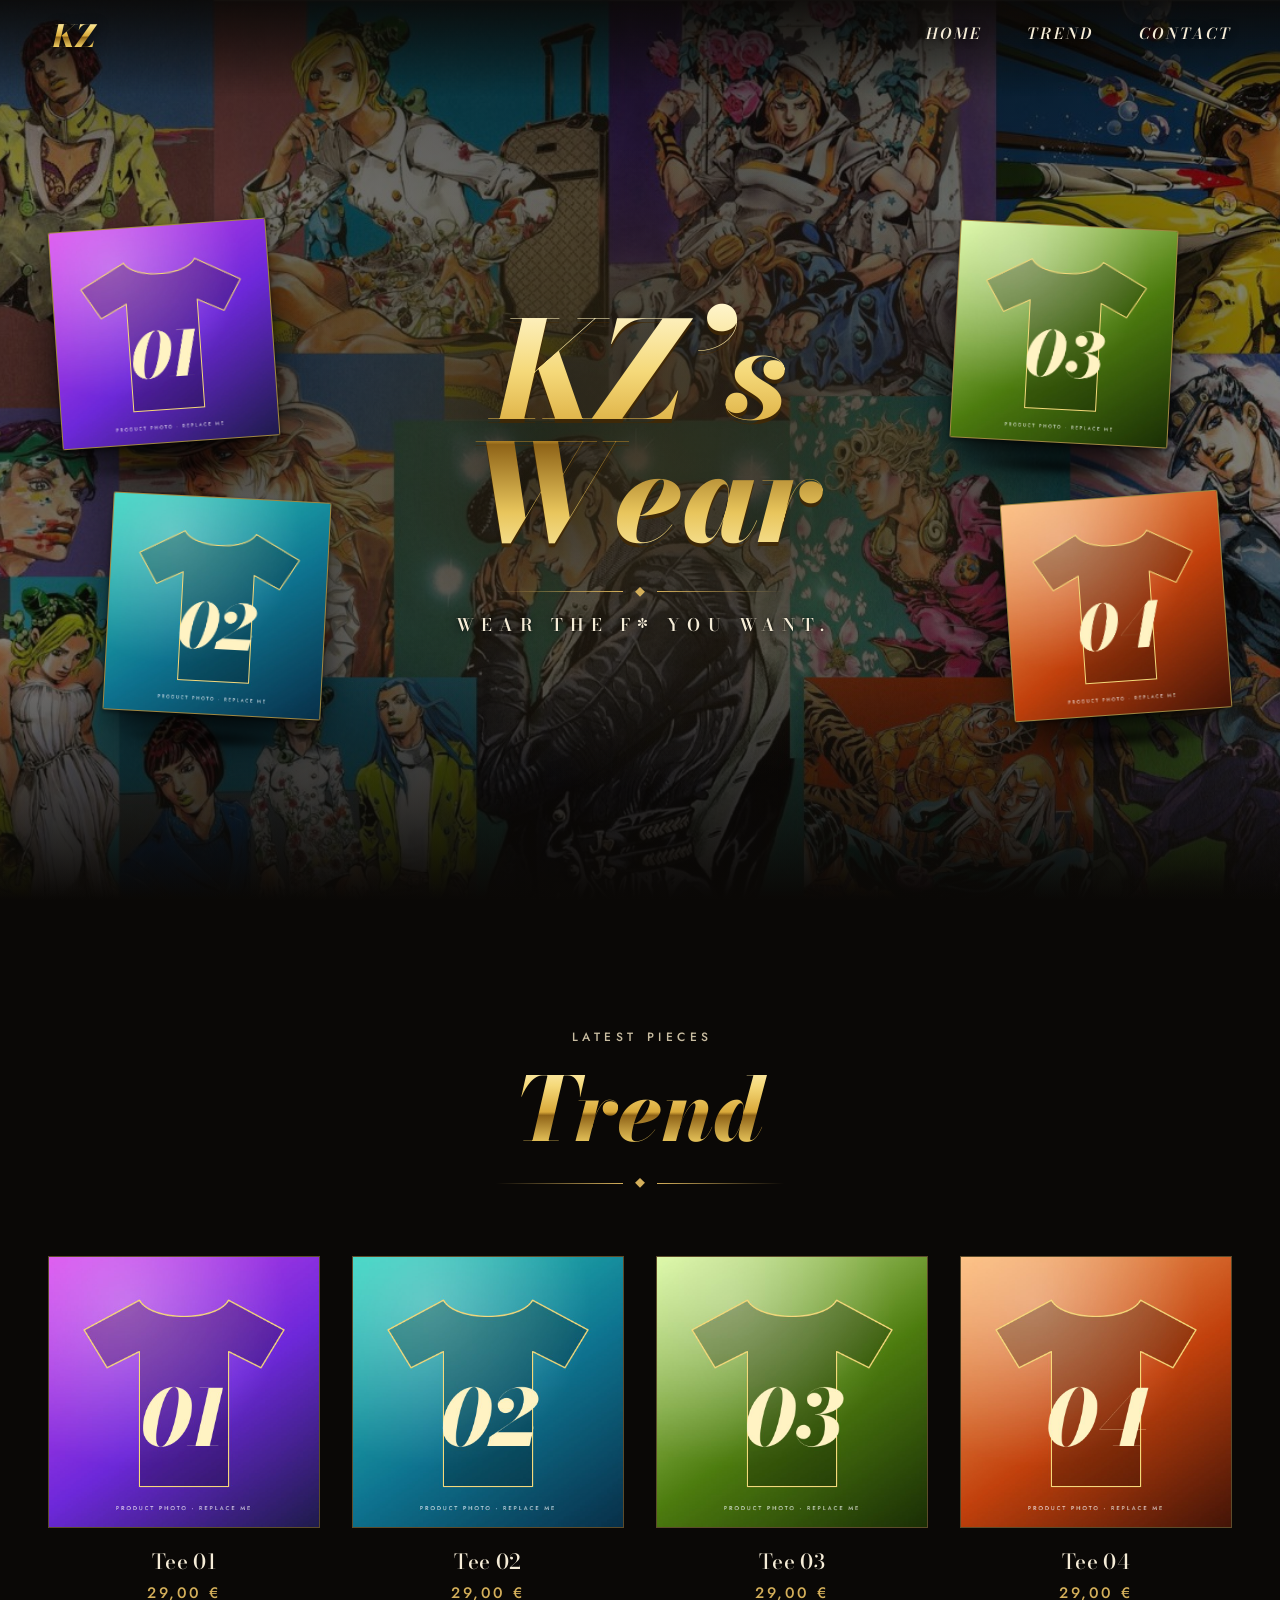
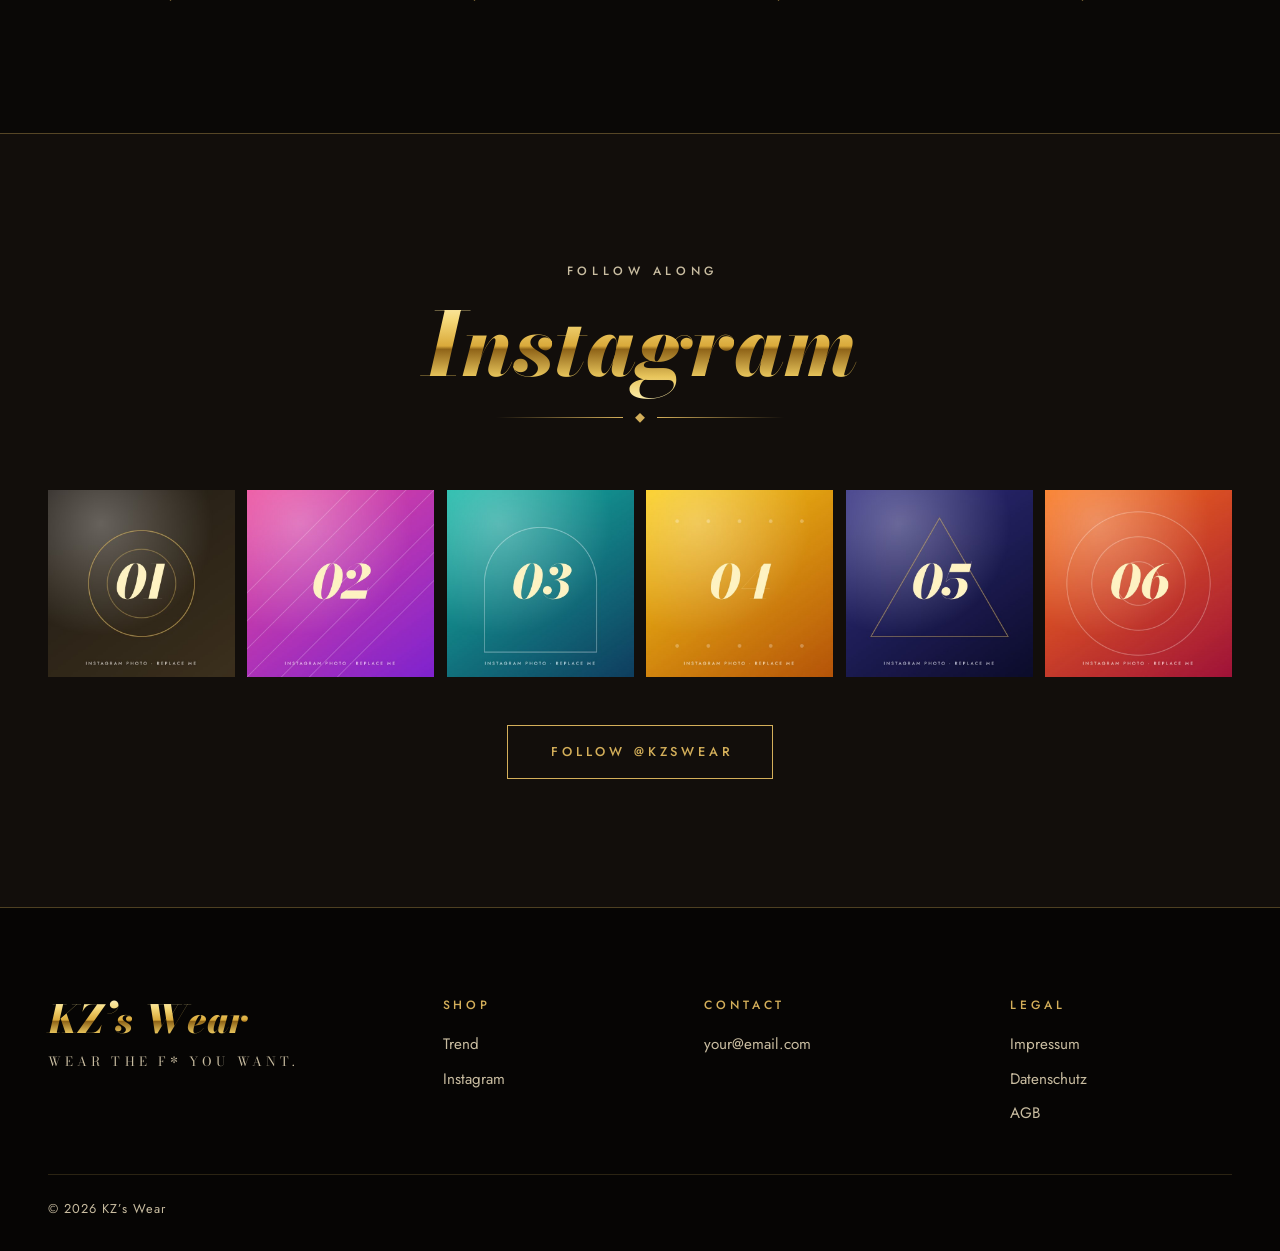
==== KZ Wear/index.html @ 43279a4f "Add files via upload" ====
<!DOCTYPE html>
<html lang="en">
  <head>
    <meta charset="UTF-8" />
    <meta name="viewport" content="width=device-width, initial-scale=1.0" />
    <title>KZ’s Wear — Wear the f* you want.</title>
    <meta name="description" content="KZ’s Wear. Wear the f* you want." />
    <meta name="theme-color" content="#0a0806" />
    <link rel="icon" href="images/favicon.svg" type="image/svg+xml" />

    <!-- Las tipografías están en la carpeta /fonts y se cargan desde styles.css (no se llama a Google). -->
    <link rel="stylesheet" href="styles.css" />

    <!-- Avisa al CSS de que hay JavaScript, antes de pintar nada (evita parpadeos en las animaciones). -->
    <script>
      document.documentElement.classList.add("js");
    </script>
    <script src="script.js" defer></script>
  </head>

  <body>
    <!-- ================= MENÚ ================= -->
    <header class="site-header">
      <div class="site-header__bar">
        <a class="monogram gold-text" href="#home" aria-label="KZ’s Wear — back to top">KZ</a>

        <button class="nav-toggle" type="button" aria-expanded="false" aria-controls="site-nav" aria-label="Open menu">
          <span></span><span></span>
        </button>

        <nav class="site-nav" id="site-nav" aria-label="Main">
          <ul>
            <li><a href="#home">Home</a></li>
            <li><a href="#trend">Trend</a></li>
            <li><a href="#contact">Contact</a></li>
          </ul>
        </nav>
      </div>
    </header>

    <main>
      <!-- ================= HERO =================
           · Imagen de fondo: cambia el src de la <img class="hero__bg"> (tamaño ideal 1920×1080 o más).
           · Los 4 productos flotantes se pintan solos desde script.js (lista PRODUCTS). -->
      <section class="hero" id="home">
        <img class="hero__bg" src="images/hero-bg.jpg" alt="" fetchpriority="high" decoding="async" />
        <div class="hero__veil" aria-hidden="true"></div>

        <div class="hero__inner">
          <div class="hero__title">
            <h1 class="hero__brand"><span>KZ’s</span> <span>Wear</span></h1>
            <span class="rule" aria-hidden="true"></span>
            <p class="hero__slogan">Wear the f* you want.</p>
          </div>

          <!-- Aquí script.js mete 2 productos a cada lado -->
          <div class="hero__col hero__col--left" data-hero-col="left"></div>
          <div class="hero__col hero__col--right" data-hero-col="right"></div>
        </div>
      </section>

      <!-- ================= TREND (foto + nombre + precio) ================= -->
      <section class="section trend" id="trend" aria-labelledby="trend-title">
        <header class="section__head reveal">
          <p class="eyebrow">Latest pieces</p>
          <h2 class="section__title gold-text" id="trend-title">Trend</h2>
          <span class="rule" aria-hidden="true"></span>
        </header>

        <!-- Aquí script.js mete las tarjetas -->
        <ul class="grid" id="trend-grid"></ul>
      </section>

      <!-- ================= INSTAGRAM ================= -->
      <section class="section insta" id="instagram" aria-labelledby="insta-title">
        <header class="section__head reveal">
          <p class="eyebrow">Follow along</p>
          <h2 class="section__title gold-text" id="insta-title">Instagram</h2>
          <span class="rule" aria-hidden="true"></span>
        </header>

        <!-- Aquí script.js mete las 6 fotos -->
        <ul class="insta__grid" id="insta-grid"></ul>

        <p class="insta__cta reveal">
          <a class="btn" id="insta-link" href="#" target="_blank" rel="noopener noreferrer">Follow us</a>
        </p>
      </section>
    </main>

    <!-- ================= FOOTER / CONTACT ================= -->
    <footer class="footer" id="contact">
      <div class="footer__grid">
        <div class="footer__brand">
          <p class="footer__logo gold-text">KZ’s Wear</p>
          <p class="footer__slogan">Wear the f* you want.</p>
        </div>

        <nav class="footer__col" aria-label="Shop">
          <h3>Shop</h3>
          <ul>
            <li><a href="#trend">Trend</a></li>
            <li><a href="#instagram">Instagram</a></li>
          </ul>
        </nav>

        <div class="footer__col">
          <h3>Contact</h3>
          <ul>
            <!-- TODO: pon aquí tu email real -->
            <li><a href="mailto:your@email.com">your@email.com</a></li>
          </ul>
        </div>

        <nav class="footer__col" aria-label="Legal">
          <h3>Legal</h3>
          <ul>
            <!-- TODO: estas páginas hay que crearlas antes de vender (en Alemania el Impressum es obligatorio) -->
            <li><a href="#">Impressum</a></li>
            <li><a href="#">Datenschutz</a></li>
            <li><a href="#">AGB</a></li>
          </ul>
        </nav>
      </div>

      <p class="footer__bottom">© <span id="year">2026</span> KZ’s Wear</p>
    </footer>
  </body>
</html>
---- KZ Wear/styles.css ----
/* ==========================================================
   KZ's Wear — styles.css

   1  Fuentes          7  Trend
   2  Variables        8  Instagram
   3  Base             9  Footer
   4  Menú            10  Animaciones
   5  Hero            11  Responsive
   6  Secciones       12  Movimiento reducido

   Para cambiar colores o fuentes de toda la web, toca solo el apartado 2.
   ========================================================== */

/* ---------- 1. FUENTES (están en /fonts, no se llama a Google) ---------- */
@font-face {
  font-family: "Bodoni Moda";
  src: url("fonts/bodoni-moda-normal.woff2") format("woff2");
  font-weight: 400 900;
  font-style: normal;
  font-display: swap;
}
@font-face {
  font-family: "Bodoni Moda";
  src: url("fonts/bodoni-moda-italic.woff2") format("woff2");
  font-weight: 400 900;
  font-style: italic;
  font-display: swap;
}
@font-face {
  font-family: "Jost";
  src: url("fonts/jost.woff2") format("woff2");
  font-weight: 100 900;
  font-style: normal;
  font-display: swap;
}

/* ---------- 2. VARIABLES ---------- */
:root {
  /* Colores */
  --ink: #0a0806; /* negro cálido: fondo */
  --ink-2: #120e0b;
  --ink-3: #1b1611;
  --ivory: #f5ecd7; /* texto principal */
  --ivory-dim: #c9bda1; /* texto secundario */
  --gold: #d4af5a; /* oro plano: líneas, bordes, hover */
  --gold-line: rgba(212, 175, 90, 0.35);

  /* Efecto "pan de oro": el degradado que se ve dentro de las letras */
  --gold-foil: linear-gradient(
    180deg,
    #fff6cf 0%,
    #f5d97a 26%,
    #d9a93a 50%,
    #8f6418 53%,
    #e8c55c 78%,
    #fff1b0 100%
  );

  /* El subrayado de colores de tu menú original */
  --pop: linear-gradient(90deg, #ffb800, #ff2e92, #00c2a8);

  /* Tipografías */
  --font-display: "Bodoni Moda", "Didot", "Bodoni 72", "Times New Roman", serif;
  --font-body: "Jost", "Helvetica Neue", Arial, sans-serif;

  /* Contraste de la Bodoni (6 = robusta, 96 = trazos finísimos). A 96 las letras
     finas se pierden sobre la imagen; 40 mantiene el estilo y se lee bien. */
  --display-opsz: 40;

  --header-h: 4.5rem;
}

/* ---------- 3. BASE ---------- */
*,
*::before,
*::after {
  box-sizing: border-box;
}

html {
  scroll-padding-top: var(--header-h);
  -webkit-text-size-adjust: 100%;
}
@media (prefers-reduced-motion: no-preference) {
  html {
    scroll-behavior: smooth;
  }
}

body {
  margin: 0;
  background: var(--ink);
  color: var(--ivory);
  font-family: var(--font-body);
  font-weight: 400;
  line-height: 1.6;
  -webkit-font-smoothing: antialiased;
  text-rendering: optimizeLegibility;
}

img {
  display: block;
  max-width: 100%;
}
ul {
  margin: 0;
  padding: 0;
  list-style: none;
}
a {
  color: inherit;
  text-decoration: none;
}
h1,
h2,
h3,
p {
  margin: 0;
}

::selection {
  background: var(--gold);
  color: var(--ink);
}
:focus-visible {
  outline: 2px solid var(--gold);
  outline-offset: 4px;
}

/* Todos los textos grandes en Bodoni usan el mismo contraste */
.hero__brand,
.section__title,
.monogram,
.footer__logo {
  font-variation-settings: "opsz" var(--display-opsz);
}

/* Letras de oro (se usa en el logo, los títulos de sección y el footer) */
.gold-text {
  background-image: var(--gold-foil);
  -webkit-background-clip: text;
  background-clip: text;
  -webkit-text-fill-color: transparent;
  color: transparent;
}

/* Línea fina con un rombo en el centro */
.rule {
  display: block;
  position: relative;
  width: min(18rem, 60%);
  height: 1px;
  margin-inline: auto;
  background: linear-gradient(
    90deg,
    transparent 0,
    var(--gold) 44%,
    transparent 44%,
    transparent 56%,
    var(--gold) 56%,
    transparent 100%
  );
}
.rule::after {
  content: "";
  position: absolute;
  left: 50%;
  top: 50%;
  width: 0.45rem;
  height: 0.45rem;
  background: var(--gold);
  translate: -50% -50%;
  rotate: 45deg;
}

/* ---------- 4. MENÚ ---------- */
.site-header {
  position: fixed;
  inset: 0 0 auto 0;
  z-index: 50;
  border-bottom: 1px solid transparent;
  transition: background-color 0.4s ease, border-color 0.4s ease;
}
/* Sombra oscura bajo el menú mientras estamos arriba, para que se lea sobre la imagen */
.site-header::before {
  content: "";
  position: absolute;
  inset: 0 0 -1.5rem 0;
  z-index: -1;
  background: linear-gradient(to bottom, rgba(10, 8, 6, 0.85), rgba(10, 8, 6, 0));
  transition: opacity 0.4s ease;
  pointer-events: none;
}
.site-header.is-scrolled {
  background: rgba(10, 8, 6, 0.84);
  -webkit-backdrop-filter: blur(12px);
  backdrop-filter: blur(12px);
  border-bottom-color: var(--gold-line);
}
.site-header.is-scrolled::before {
  opacity: 0;
}

.site-header__bar {
  display: flex;
  align-items: center;
  justify-content: space-between;
  max-width: 100rem;
  height: var(--header-h);
  margin-inline: auto;
  padding-inline: clamp(1rem, 4vw, 3rem);
}

.monogram {
  font-family: var(--font-display);
  font-style: italic;
  font-weight: 800;
  font-size: 1.9rem;
  line-height: 1;
  padding: 0.1em 0.14em;
  filter: drop-shadow(0 2px 6px rgba(0, 0, 0, 0.6));
}

.site-nav ul {
  display: flex;
  gap: clamp(1.5rem, 3.5vw, 3rem);
}
.site-nav a {
  position: relative;
  display: inline-block;
  padding-bottom: 0.3rem;
  font-family: var(--font-display);
  font-style: italic;
  font-weight: 600;
  font-size: 0.95rem;
  letter-spacing: 0.2em;
  text-transform: uppercase;
  color: var(--ivory);
  text-shadow: 0 1px 8px rgba(0, 0, 0, 0.7);
  transition: color 0.3s ease;
}
/* Subrayado de colores que crece al pasar el ratón */
.site-nav a::after {
  content: "";
  position: absolute;
  left: 0;
  bottom: 0;
  width: 0;
  height: 2px;
  background: var(--pop);
  transition: width 0.35s ease;
}
.site-nav a:hover,
.site-nav a:focus-visible {
  color: var(--gold);
}
.site-nav a:hover::after,
.site-nav a:focus-visible::after {
  width: 100%;
}

/* Botón de hamburguesa (solo se ve en móvil, mira el apartado 11) */
.nav-toggle {
  display: none;
  position: relative;
  width: 2.75rem;
  height: 2.75rem;
  padding: 0;
  border: 0;
  background: none;
  color: var(--ivory);
  cursor: pointer;
}
.nav-toggle span {
  position: absolute;
  left: 0.7rem;
  right: 0.7rem;
  height: 1.5px;
  background: currentColor;
  transition: top 0.3s ease, transform 0.3s ease;
}
.nav-toggle span:nth-child(1) {
  top: 1.05rem;
}
.nav-toggle span:nth-child(2) {
  top: 1.6rem;
}
.is-menu-open .nav-toggle span:nth-child(1) {
  top: 1.35rem;
  transform: rotate(45deg);
}
.is-menu-open .nav-toggle span:nth-child(2) {
  top: 1.35rem;
  transform: rotate(-45deg);
}

/* ---------- 5. HERO ---------- */
.hero {
  /* Tamaño de los cuadrados de producto: depende del ancho Y del alto de la pantalla */
  --tile: clamp(9rem, min(17vw, 27vh), 17.5rem);

  position: relative;
  isolation: isolate;
  display: flex;
  min-height: 100vh;
  min-height: 100svh;
  overflow: hidden;
}

.hero__bg {
  position: absolute;
  inset: 0;
  z-index: -3;
  width: 100%;
  height: 100%;
  object-fit: cover;
}

/* Capa que oscurece la imagen para que el título resalte:
   1) halo dorado detrás del título  2) viñeta oscura  3) fundido hacia el negro de abajo */
.hero__veil {
  position: absolute;
  inset: 0;
  z-index: -2;
  background:
    radial-gradient(ellipse 46% 50% at 50% 52%, rgba(212, 175, 90, 0.2), transparent 72%),
    radial-gradient(ellipse 75% 70% at 50% 50%, rgba(10, 8, 6, 0.84) 0%, rgba(10, 8, 6, 0.62) 45%, rgba(10, 8, 6, 0.36) 100%),
    linear-gradient(to bottom, rgba(10, 8, 6, 0.5) 0, transparent 22%, transparent 70%, var(--ink) 100%);
}

.hero__inner {
  display: grid;
  grid-template-columns: minmax(0, 1fr) minmax(0, 34rem) minmax(0, 1fr);
  grid-template-areas: "left title right";
  align-items: center;
  column-gap: clamp(1rem, 3vw, 3rem);
  width: 100%;
  max-width: 100rem;
  margin-inline: auto;
  padding: calc(var(--header-h) + 1.5rem) clamp(1rem, 4vw, 4rem) 3.5rem;
}

/* Título + eslogan */
.hero__title {
  grid-area: title;
  text-align: center;
}

.hero__brand {
  display: flex;
  flex-direction: column;
  align-items: center;
  font-family: var(--font-display);
  font-style: italic;
  font-weight: 800;
  font-size: clamp(4rem, 10.5vw, 10rem);
  line-height: 0.92;
  letter-spacing: -0.01em;
  /* El relleno extra evita que se recorte la cursiva */
  padding: 0.06em 0.14em 0.12em;

  /* Dos capas: un brillo blanco que pasa de vez en cuando + el oro de fondo */
  background-image:
    linear-gradient(105deg, transparent 40%, rgba(255, 255, 255, 0.9) 50%, transparent 60%),
    var(--gold-foil);
  background-size: 250% 100%, 100% 100%;
  background-repeat: no-repeat;
  background-position: 90% 0, 0 0;
  -webkit-background-clip: text;
  background-clip: text;
  -webkit-text-fill-color: transparent;
  color: transparent;

  /* Relieve oscuro + sombra grande: separan las letras de la imagen */
  filter: drop-shadow(0 0.03em 0 rgba(66, 40, 4, 0.85)) drop-shadow(0 0.12em 0.35em rgba(0, 0, 0, 0.7));

  animation:
    rise 1.1s cubic-bezier(0.2, 0.8, 0.2, 1) 0.25s both,
    glint 6s ease-in-out 1.8s infinite;
}
.hero__brand span {
  display: block;
}

.hero__title .rule {
  margin-top: 1.2rem;
  animation: rise 1s cubic-bezier(0.2, 0.8, 0.2, 1) 0.55s both;
}

.hero__slogan {
  margin-top: 1.2rem;
  padding-left: 0.42em; /* compensa el espacio que deja el letter-spacing a la derecha */
  font-family: var(--font-display);
  font-weight: 600;
  font-size: clamp(0.85rem, 1.35vw, 1.15rem);
  letter-spacing: 0.42em;
  text-transform: uppercase;
  color: var(--ivory);
  text-shadow: 0 1px 12px rgba(0, 0, 0, 0.9), 0 0 2px rgba(0, 0, 0, 0.8);
  animation: rise 1s cubic-bezier(0.2, 0.8, 0.2, 1) 0.7s both;
}

/* Columnas de productos */
.hero__col {
  display: flex;
  flex-direction: column;
  align-items: center;
  gap: clamp(1.75rem, 6vh, 4rem);
}
.hero__col--left {
  grid-area: left;
}
.hero__col--right {
  grid-area: right;
}

/* Cada cuadrado de producto.
   --dx y --rot los descolocan un poco para que parezcan flotar sueltos. */
.tile {
  position: relative;
  width: var(--tile);
  aspect-ratio: 1;
  left: calc(var(--tile) * var(--dx, 0));
  rotate: var(--rot, 0deg);
  transition: rotate 0.5s cubic-bezier(0.2, 0.8, 0.2, 1);
  animation: tile-in 0.9s cubic-bezier(0.2, 0.8, 0.2, 1) both;
  animation-delay: calc(0.45s + var(--i, 0) * 0.13s);
}
.hero__col--left .tile:nth-child(1) {
  --rot: -4deg;
  --dx: -0.12;
}
.hero__col--left .tile:nth-child(2) {
  --rot: 3deg;
  --dx: 0.12;
}
.hero__col--right .tile:nth-child(1) {
  --rot: 3deg;
  --dx: -0.12;
}
.hero__col--right .tile:nth-child(2) {
  --rot: -4deg;
  --dx: 0.12;
}
.tile:hover {
  rotate: 0deg;
  z-index: 3;
}

.tile__link {
  display: block;
  position: relative;
  width: 100%;
  height: 100%;
  overflow: hidden;
  border: 1px solid rgba(232, 197, 92, 0.65);
  border-radius: 2px;
  background: var(--ink-3);
  cursor: pointer;
  /* Sombras en capas: dan profundidad y hacen que parezca un objeto que se puede coger */
  box-shadow:
    0 2px 4px rgba(0, 0, 0, 0.45),
    0 18px 32px -8px rgba(0, 0, 0, 0.65),
    0 44px 80px -24px rgba(0, 0, 0, 0.85);
  transition: box-shadow 0.5s ease, border-color 0.5s ease, scale 0.5s cubic-bezier(0.2, 0.8, 0.2, 1);
  animation: float 7s ease-in-out infinite;
  animation-delay: calc(var(--i, 0) * -1.7s);
}
.tile__link img {
  width: 100%;
  height: 100%;
  object-fit: cover;
}

/* Brillo diagonal que cruza la foto al pasar el ratón */
.tile__link::after {
  content: "";
  position: absolute;
  inset: 0;
  background: linear-gradient(115deg, transparent 30%, rgba(255, 243, 196, 0.55) 50%, transparent 70%);
  translate: -130% 0;
  pointer-events: none;
}
.tile:hover .tile__link,
.tile__link:focus-visible {
  scale: 1.07;
  border-color: #fff1b0;
  animation-play-state: paused;
  box-shadow:
    0 4px 8px rgba(0, 0, 0, 0.5),
    0 30px 50px -10px rgba(0, 0, 0, 0.7),
    0 60px 100px -24px rgba(0, 0, 0, 0.9),
    0 0 0 1px rgba(255, 241, 176, 0.35),
    0 0 40px rgba(232, 197, 92, 0.35);
}
.tile:hover .tile__link::after {
  translate: 130% 0;
  transition: translate 0.9s ease;
}

/* Sombra en el "suelo": se encoge cuando el cuadrado sube */
.tile__ground {
  position: absolute;
  left: 10%;
  right: 10%;
  bottom: -2.1rem;
  height: 1.2rem;
  border-radius: 50%;
  background: radial-gradient(closest-side, rgba(0, 0, 0, 0.65), transparent);
  filter: blur(2px);
  pointer-events: none;
  animation: ground 7s ease-in-out infinite;
  animation-delay: calc(var(--i, 0) * -1.7s);
}

/* ---------- 6. SECCIONES (común a Trend e Instagram) ---------- */
.section {
  position: relative;
  padding: clamp(4.5rem, 10vw, 8rem) clamp(1rem, 4vw, 3rem);
}
.section__head {
  margin-bottom: clamp(2.5rem, 6vw, 4.5rem);
  text-align: center;
}
.eyebrow {
  margin-bottom: 0.6rem;
  padding-left: 0.38em;
  font-size: 0.75rem;
  font-weight: 500;
  letter-spacing: 0.38em;
  text-transform: uppercase;
  color: var(--ivory-dim);
}
.section__title {
  margin-bottom: 1rem;
  padding: 0.05em 0.14em 0.1em;
  font-family: var(--font-display);
  font-style: italic;
  font-weight: 800;
  font-size: clamp(3rem, 7vw, 5.5rem);
  line-height: 1.1;
}

/* Aparecer suavemente al hacer scroll (lo activa script.js) */
.js .reveal {
  opacity: 0;
  translate: 0 1.75rem;
  transition: opacity 0.9s ease, translate 0.9s cubic-bezier(0.2, 0.8, 0.2, 1);
  transition-delay: calc(var(--i, 0) * 90ms);
}
.js .reveal.is-visible {
  opacity: 1;
  translate: 0 0;
}

/* ---------- 7. TREND ---------- */
.trend {
  background: var(--ink);
}
.grid {
  display: grid;
  grid-template-columns: repeat(4, minmax(0, 1fr));
  gap: clamp(1rem, 2.5vw, 2.25rem);
  max-width: 80rem;
  margin-inline: auto;
}
.card {
  text-align: center;
}
.card__media {
  position: relative;
  aspect-ratio: 1;
  overflow: hidden;
  border: 1px solid var(--gold-line);
  background: var(--ink-3);
  transition: border-color 0.4s ease, box-shadow 0.4s ease;
}
.card__media img {
  width: 100%;
  height: 100%;
  object-fit: cover;
  transition: transform 0.9s cubic-bezier(0.2, 0.8, 0.2, 1);
}
.card:hover .card__media {
  border-color: var(--gold);
  box-shadow: 0 20px 40px -16px rgba(0, 0, 0, 0.8), 0 0 28px rgba(212, 175, 90, 0.16);
}
.card:hover .card__media img {
  transform: scale(1.06);
}
.card__name {
  margin-top: 1.1rem;
  font-family: var(--font-display);
  font-weight: 500;
  font-size: 1.3rem;
  letter-spacing: 0.02em;
}
.card__price {
  margin-top: 0.15rem;
  font-size: 0.95rem;
  font-weight: 500;
  letter-spacing: 0.16em;
  color: var(--gold);
}
/* Parpadeo dorado cuando llegas desde el hero */
.card.is-flash .card__media {
  animation: flash 2.4s ease-out;
}

/* ---------- 8. INSTAGRAM ---------- */
.insta {
  background: var(--ink-2);
  border-top: 1px solid var(--gold-line);
}
.insta__grid {
  display: grid;
  grid-template-columns: repeat(6, minmax(0, 1fr));
  gap: clamp(0.5rem, 1vw, 0.9rem);
  max-width: 80rem;
  margin-inline: auto;
}
.insta__item a {
  position: relative;
  display: block;
  aspect-ratio: 1;
  overflow: hidden;
  background: var(--ink-3);
}
.insta__item img {
  width: 100%;
  height: 100%;
  object-fit: cover;
  transition: transform 0.8s cubic-bezier(0.2, 0.8, 0.2, 1);
}
.insta__item a::after {
  content: "";
  position: absolute;
  inset: 0;
  background: rgba(10, 8, 6, 0.55);
  opacity: 0;
  transition: opacity 0.4s ease;
}
.insta__item svg {
  position: absolute;
  z-index: 1;
  left: 50%;
  top: 50%;
  width: 1.9rem;
  height: 1.9rem;
  translate: -50% -50%;
  color: var(--gold);
  opacity: 0;
  transition: opacity 0.4s ease;
}
.insta__item a:hover img,
.insta__item a:focus-visible img {
  transform: scale(1.08);
}
.insta__item a:hover::after,
.insta__item a:focus-visible::after,
.insta__item a:hover svg,
.insta__item a:focus-visible svg {
  opacity: 1;
}

.insta__cta {
  margin-top: clamp(2rem, 5vw, 3rem);
  text-align: center;
}
.btn {
  display: inline-block;
  padding: 1rem 2.4rem 1rem 2.7rem;
  border: 1px solid var(--gold);
  font-size: 0.8rem;
  font-weight: 500;
  letter-spacing: 0.3em;
  text-transform: uppercase;
  color: var(--gold);
  transition: background-color 0.3s ease, color 0.3s ease;
}
.btn:hover,
.btn:focus-visible {
  background: var(--gold);
  color: var(--ink);
}

/* ---------- 9. FOOTER ---------- */
.footer {
  padding: clamp(3.5rem, 8vw, 5.5rem) clamp(1rem, 4vw, 3rem) 2rem;
  background: #060504;
  border-top: 1px solid var(--gold-line);
}
.footer__grid {
  display: grid;
  grid-template-columns: 1.6fr 1fr 1.2fr 1fr;
  gap: 2.5rem;
  max-width: 80rem;
  margin-inline: auto;
}
.footer__logo {
  display: inline-block;
  margin-left: -0.14em;
  padding: 0.05em 0.14em 0.1em;
  font-family: var(--font-display);
  font-style: italic;
  font-weight: 800;
  font-size: 2.4rem;
  line-height: 1.1;
}
.footer__slogan {
  margin-top: 0.5rem;
  font-family: var(--font-display);
  font-size: 0.8rem;
  letter-spacing: 0.32em;
  text-transform: uppercase;
  color: var(--ivory-dim);
}
.footer__col h3 {
  margin-bottom: 1rem;
  font-size: 0.75rem;
  font-weight: 500;
  letter-spacing: 0.32em;
  text-transform: uppercase;
  color: var(--gold);
}
.footer__col li + li {
  margin-top: 0.55rem;
}
.footer__col a {
  font-size: 0.95rem;
  color: var(--ivory-dim);
  transition: color 0.3s ease;
}
.footer__col a:hover,
.footer__col a:focus-visible {
  color: var(--gold);
}
.footer__bottom {
  max-width: 80rem;
  margin: 3rem auto 0;
  padding-top: 1.5rem;
  border-top: 1px solid rgba(212, 175, 90, 0.18);
  font-size: 0.8rem;
  letter-spacing: 0.08em;
  color: var(--ivory-dim);
}

/* ---------- 10. ANIMACIONES ---------- */
@keyframes rise {
  from {
    opacity: 0;
    translate: 0 1.25rem;
  }
  to {
    opacity: 1;
    translate: 0 0;
  }
}
@keyframes tile-in {
  from {
    opacity: 0;
    translate: 0 2.5rem;
    scale: 0.9;
  }
  to {
    opacity: 1;
    translate: 0 0;
    scale: 1;
  }
}
/* Flotar: sube y baja suavemente */
@keyframes float {
  0%,
  100% {
    transform: translateY(0);
  }
  50% {
    transform: translateY(-0.9rem);
  }
}
@keyframes ground {
  0%,
  100% {
    transform: scale(1);
    opacity: 0.9;
  }
  50% {
    transform: scale(0.78);
    opacity: 0.5;
  }
}
/* Brillo que cruza el título de izquierda a derecha y descansa */
@keyframes glint {
  0% {
    background-position: 90% 0, 0 0;
  }
  40%,
  100% {
    background-position: 10% 0, 0 0;
  }
}
@keyframes flash {
  0%,
  100% {
    box-shadow: 0 0 0 0 rgba(212, 175, 90, 0);
    border-color: var(--gold-line);
  }
  20%,
  60% {
    box-shadow: 0 0 0 4px rgba(212, 175, 90, 0.9), 0 0 40px rgba(212, 175, 90, 0.5);
    border-color: #fff1b0;
  }
}

/* ---------- 11. RESPONSIVE ---------- */

/* Tablet y móvil: el título arriba y los 4 productos debajo */
@media (max-width: 991px) {
  .hero {
    --tile: 100%;
  }
  .hero__inner {
    grid-template-columns: repeat(4, minmax(0, 1fr));
    grid-template-areas: "title title title title";
    align-content: center;
    row-gap: 2rem;
    column-gap: clamp(0.75rem, 2.5vw, 1.25rem);
    padding-top: calc(var(--header-h) + 2rem);
  }
  .hero__brand {
    font-size: clamp(4rem, 17vw, 9rem);
  }
  /* Las columnas "desaparecen" y los cuadrados pasan a ser hijos directos de la rejilla */
  .hero__col {
    display: contents;
  }
  .tile {
    left: 0;
  }
  .tile__ground {
    bottom: -1.3rem;
    height: 0.9rem;
  }
  @keyframes float {
    0%,
    100% {
      transform: translateY(0);
    }
    50% {
      transform: translateY(-0.5rem);
    }
  }

  /* Menú desplegable */
  .nav-toggle {
    display: block;
  }
  .site-nav {
    position: absolute;
    top: 100%;
    left: 0;
    right: 0;
    max-height: 0;
    overflow: hidden;
    visibility: hidden;
    background: rgba(10, 8, 6, 0.96);
    -webkit-backdrop-filter: blur(14px);
    backdrop-filter: blur(14px);
    border-bottom: 1px solid var(--gold-line);
    transition: max-height 0.45s ease, visibility 0s linear 0.45s;
  }
  .is-menu-open .site-nav {
    max-height: 20rem;
    visibility: visible;
    transition: max-height 0.45s ease;
  }
  .site-nav ul {
    flex-direction: column;
    gap: 0;
    padding: 0.75rem clamp(1rem, 4vw, 3rem) 1.5rem;
  }
  .site-nav a {
    display: block;
    padding: 0.9rem 0;
    font-size: 1.25rem;
  }
  .site-nav a::after {
    display: none;
  }

  .grid {
    grid-template-columns: repeat(2, minmax(0, 1fr));
  }
  .insta__grid {
    grid-template-columns: repeat(3, minmax(0, 1fr));
  }
  .footer__grid {
    grid-template-columns: repeat(2, minmax(0, 1fr));
  }
  .footer__brand {
    grid-column: 1 / -1;
  }
}

/* Móvil: los 4 productos en cuadrícula de 2×2 */
@media (max-width: 639px) {
  .hero__inner {
    grid-template-columns: repeat(2, minmax(0, 1fr));
    grid-template-areas: "title title";
    row-gap: 2.25rem;
  }
  .card__name {
    font-size: 1.1rem;
  }
}

/* ---------- 12. MOVIMIENTO REDUCIDO (accesibilidad) ----------
   Si la persona tiene desactivadas las animaciones en su sistema, se quitan. */
@media (prefers-reduced-motion: reduce) {
  *,
  *::before,
  *::after {
    animation: none !important;
    transition-duration: 0.01ms !important;
    transition-delay: 0s !important;
  }
  .js .reveal {
    opacity: 1;
    translate: none;
  }
}
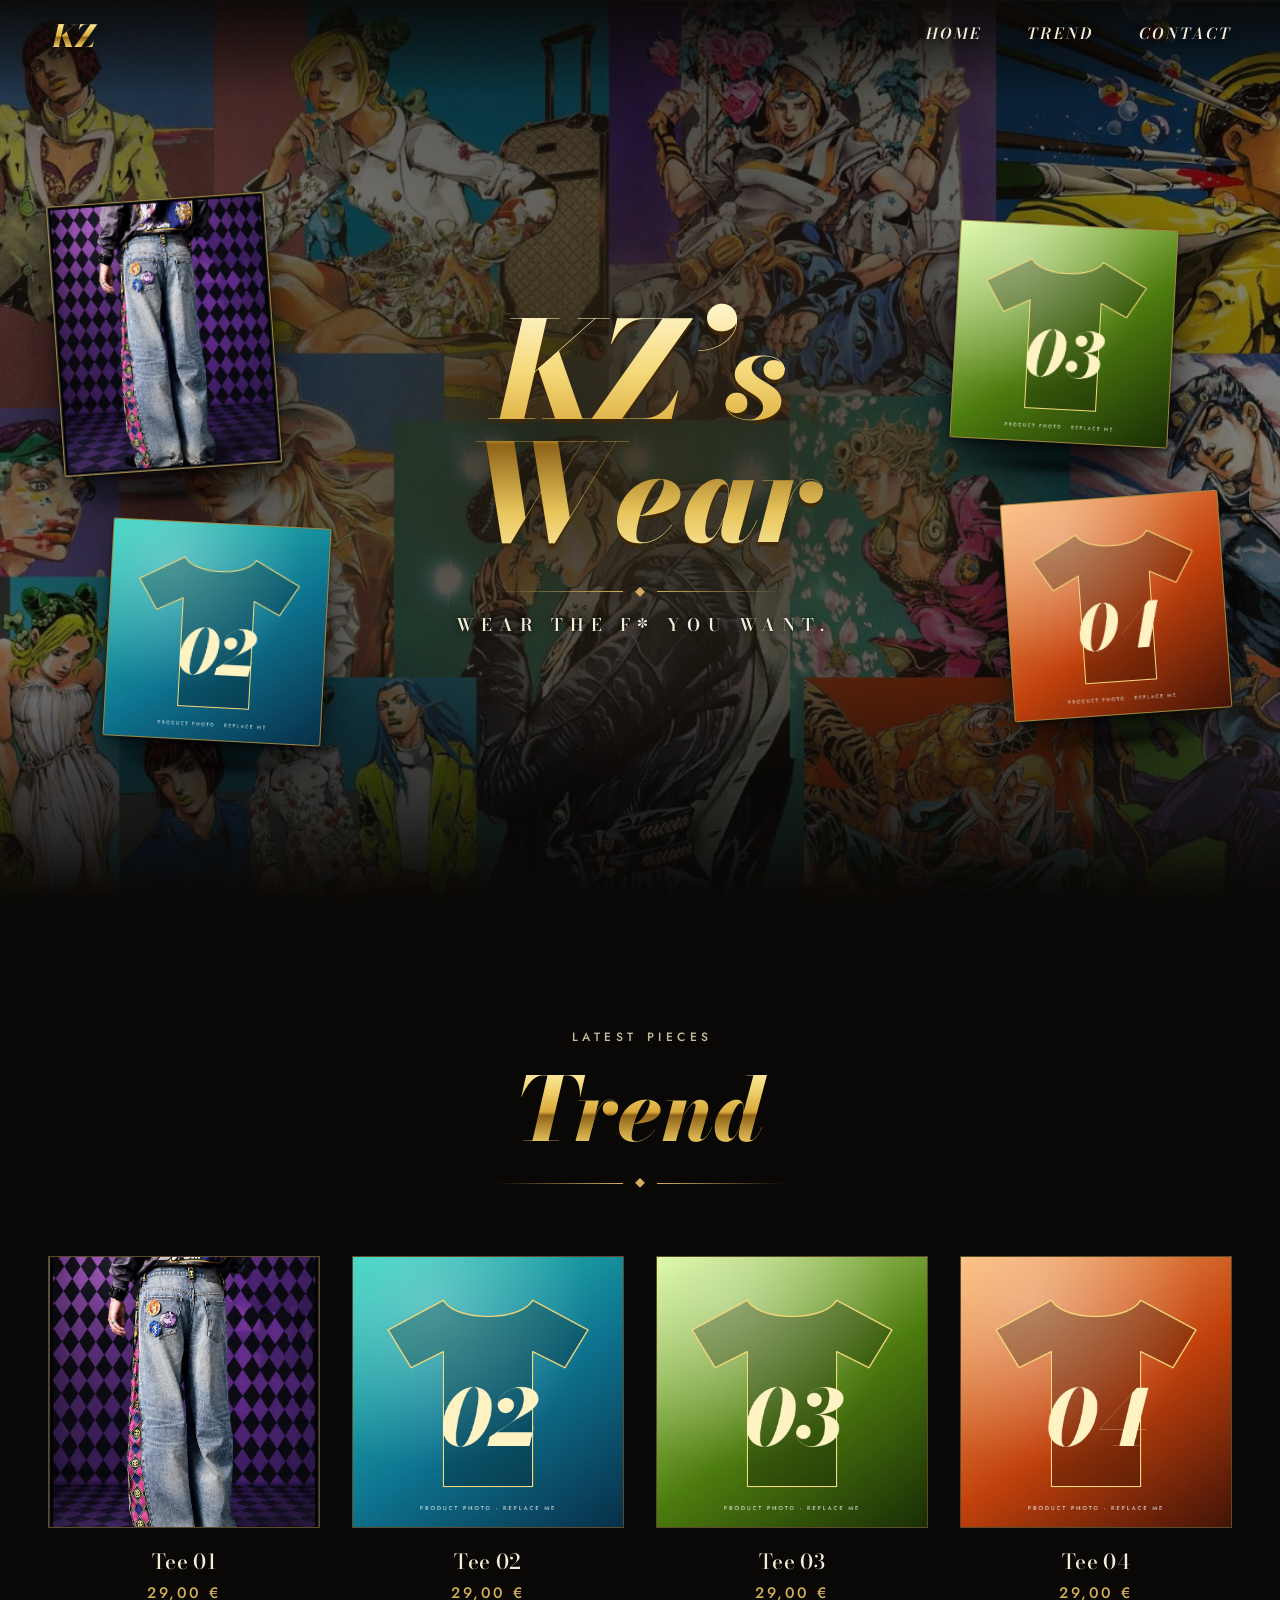
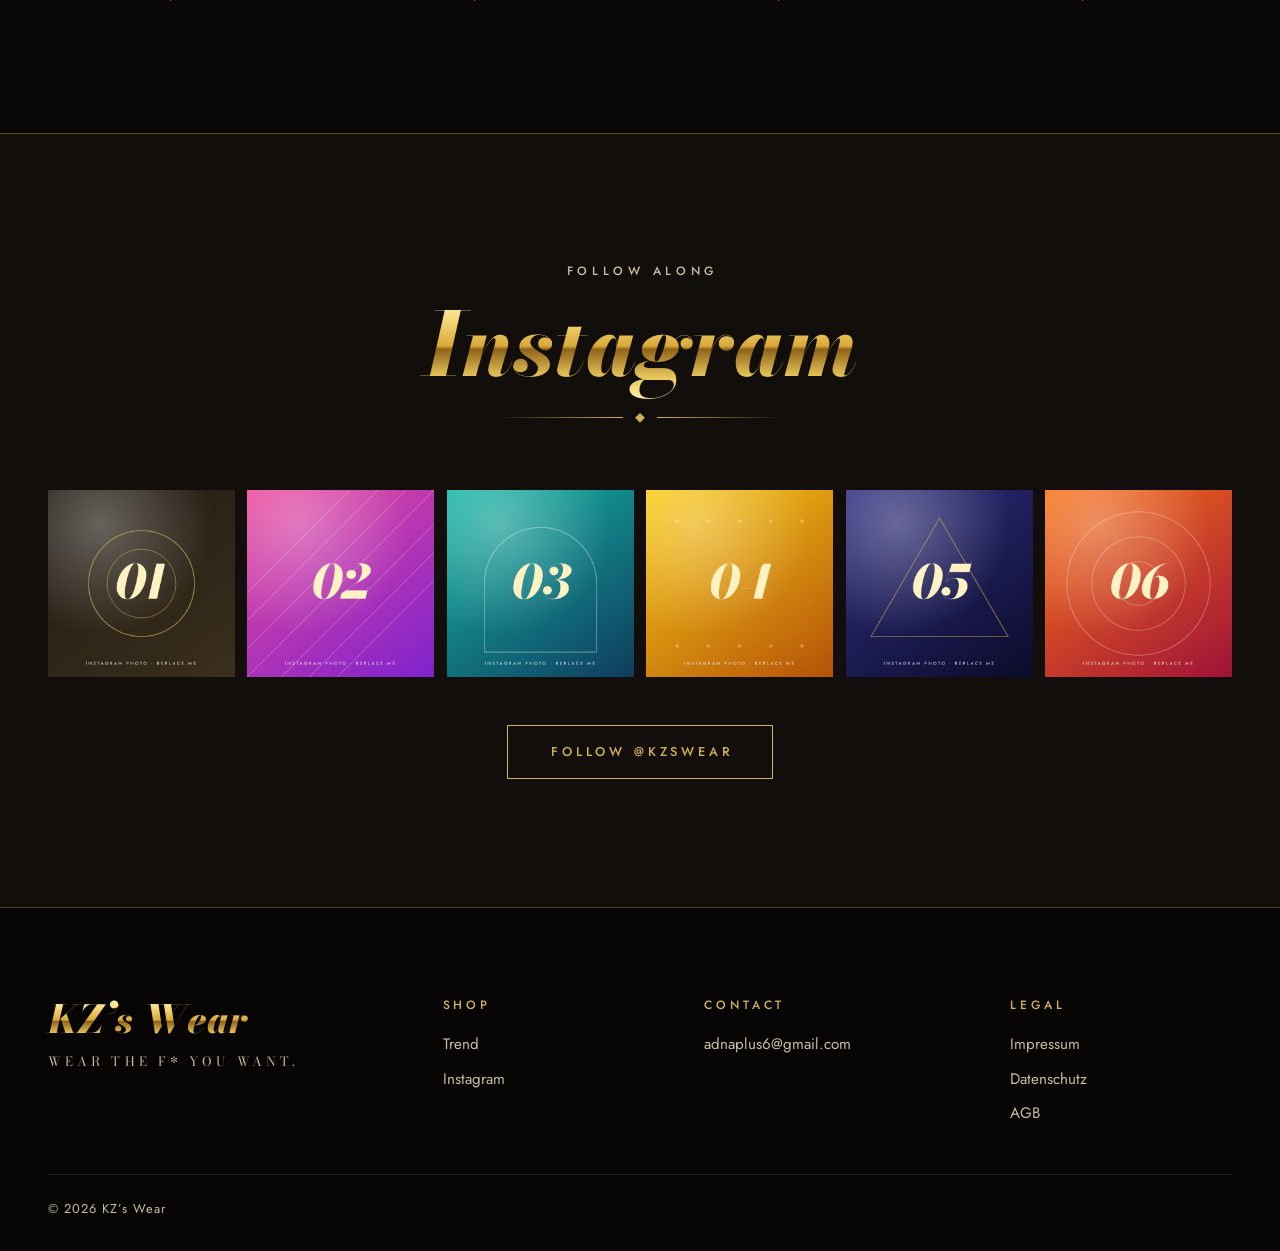
==== commit d07316ab: "Add files via upload" ====
--- a/KZ Wear/index.html
+++ b/KZ Wear/index.html
@@ -16,6 +16,7 @@
       document.documentElement.classList.add("js");
     </script>
     <script src="script.js" defer></script>
+    
   </head>
 
   <body>
@@ -80,7 +81,8 @@
         </header>
 
         <!-- Aquí script.js mete las 6 fotos -->
-        <ul class="insta__grid" id="insta-grid"></ul>
+        <ul class="insta__grid" id="insta-grid">
+        </ul>
 
         <p class="insta__cta reveal">
           <a class="btn" id="insta-link" href="#" target="_blank" rel="noopener noreferrer">Follow us</a>
@@ -107,8 +109,8 @@
         <div class="footer__col">
           <h3>Contact</h3>
           <ul>
-            <!-- TODO: pon aquí tu email real -->
-            <li><a href="mailto:your@email.com">your@email.com</a></li>
+            
+            <li><a href="mailto:adnaplus6@gmail.com">adnaplus6@gmail.com</a></li>
           </ul>
         </div>
 
--- a/KZ Wear/styles.css
+++ b/KZ Wear/styles.css
@@ -12,6 +12,9 @@
    ========================================================== */
 
 /* ---------- 1. FUENTES (están en /fonts, no se llama a Google) ---------- */
+html {
+  scrollbar-width: none; /* none = sin barra. Los otros valores son auto (normal) y thin (fina) */
+}
 @font-face {
   font-family: "Bodoni Moda";
   src: url("fonts/bodoni-moda-normal.woff2") format("woff2");
